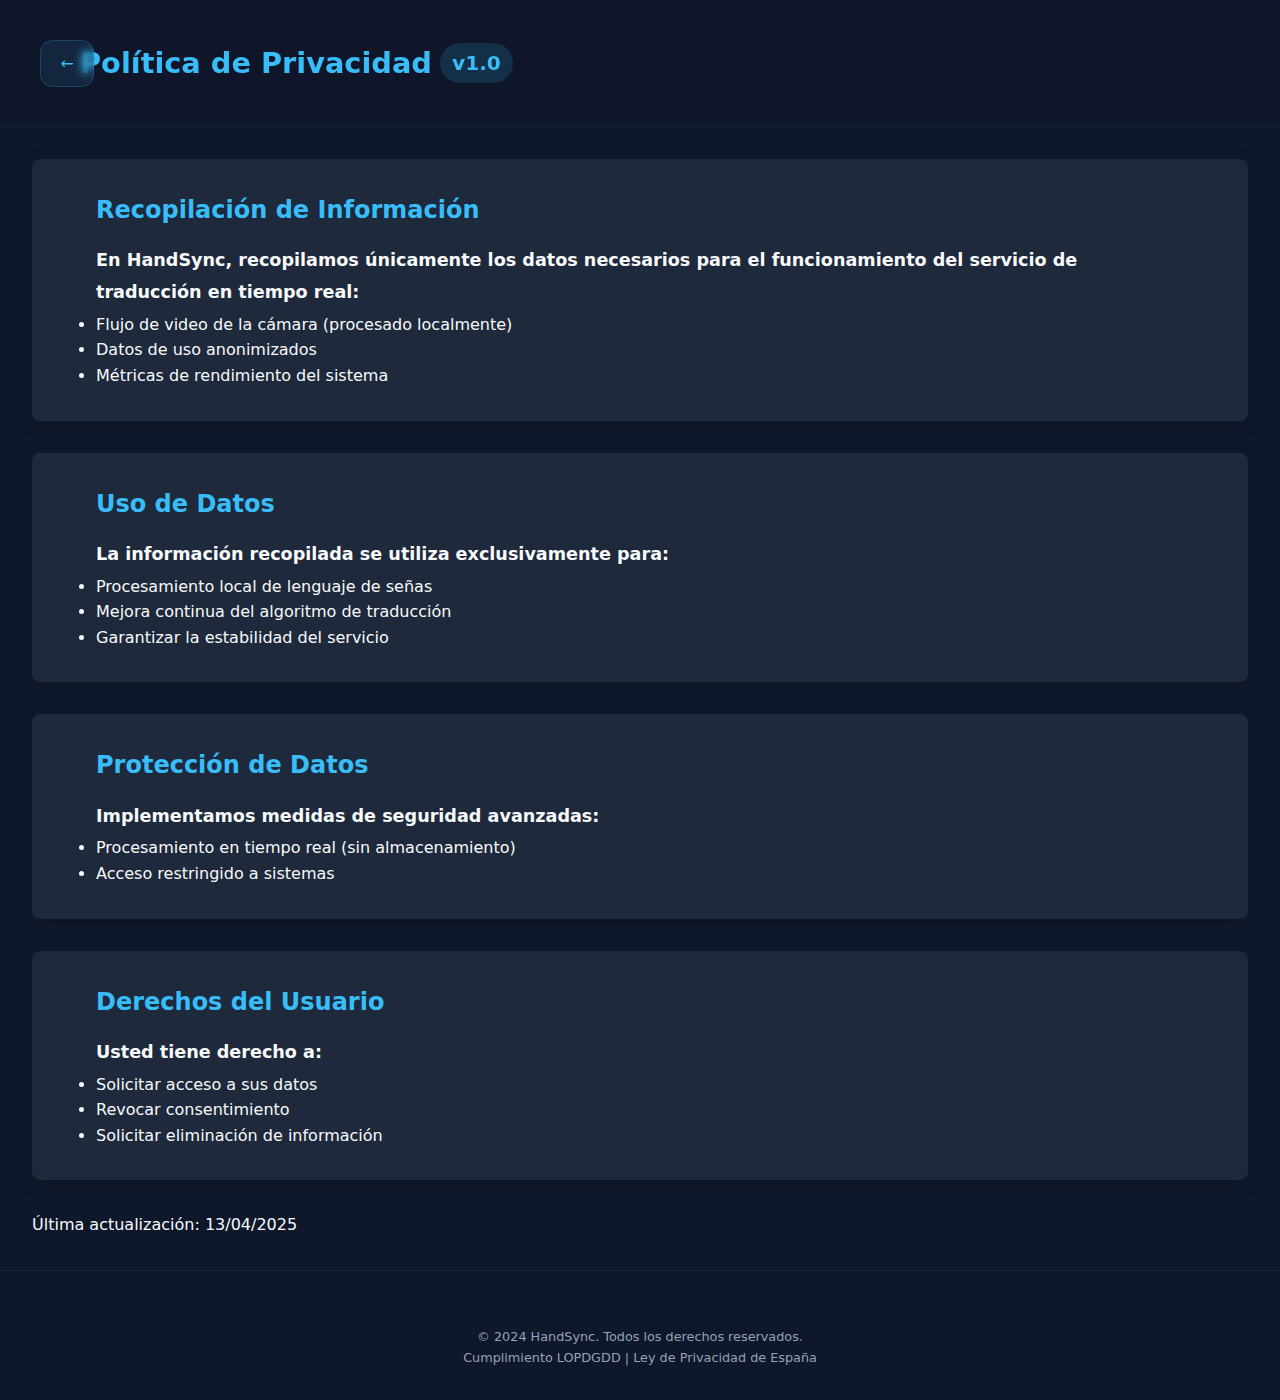
==== Política de privacidad/index.html @ f13749b1 "Add files via upload" ====
<!DOCTYPE html>
<html lang="es">
<head>
    <meta charset="UTF-8">
    <meta name="viewport" content="width=device-width, initial-scale=1.0">
    <title>Política de Privacidad - SignSpeak</title>
    <link rel="stylesheet" href="/Política de privacidad/styles.css">
</head>
<body>
    <header class="main-header">
        <a href="/" class="back-button">
            <span>←</span>
        </a>
        <h1>Política de Privacidad <span class="beta-tag">v1.0</span></h1>
    </header>
    
    <main class="privacy-container">
        <section class="privacy-section">
            <h2 class="privacy-title">Recopilación de Información</h2>
            <p class="privacy-text">En HandSync, recopilamos únicamente los datos necesarios para el funcionamiento del servicio de traducción en tiempo real:</p>
            <ul class="privacy-list">
                <li>Flujo de video de la cámara (procesado localmente)</li>
                <li>Datos de uso anonimizados</li>
                <li>Métricas de rendimiento del sistema</li>
            </ul>
        </section>

        <section class="privacy-section">
            <h2 class="privacy-title">Uso de Datos</h2>
            <p class="privacy-text">La información recopilada se utiliza exclusivamente para:</p>
            <ul class="privacy-list">
                <li>Procesamiento local de lenguaje de señas</li>
                <li>Mejora continua del algoritmo de traducción</li>
                <li>Garantizar la estabilidad del servicio</li>
            </ul>
        </section>

        <section class="privacy-section">
            <h2 class="privacy-title">Protección de Datos</h2>
            <p class="privacy-text">Implementamos medidas de seguridad avanzadas:</p>
            <ul class="privacy-list">
                <li>Procesamiento en tiempo real (sin almacenamiento)</li>
                <li>Acceso restringido a sistemas</li>
            </ul>
        </section>

        <section class="privacy-section">
            <h2 class="privacy-title">Derechos del Usuario</h2>
            <p class="privacy-text">Usted tiene derecho a:</p>
            <ul class="privacy-list">
                <li>Solicitar acceso a sus datos</li>
                <li>Revocar consentimiento</li>
                <li>Solicitar eliminación de información</li>
            </ul>
        </section>

        <div class="privacy-contact">
            <p>Última actualización: 13/04/2025</p>
        </div>
    </main>
    
    <footer class="main-footer">
        <div class="copyright">
            <p>© 2024 HandSync. Todos los derechos reservados.</p>
            <p>Cumplimiento LOPDGDD | Ley de Privacidad de España</p>
        </div>
    </footer>
</body>
</html>
---- Política de privacidad/styles.css ----
:root {
    --primary: #38bdf8;
    --primary-dark: #0ea5e9;
    --background: #0f172a;
    --surface: #1e293b;
    --text-primary: #f8fafc;
    --text-secondary: #94a3b8;
    --success: #34d399;
    --error: #f87171;
  }
  
  * {
    box-sizing: border-box;
    margin: 0;
    padding: 0;
  }
  
  body {
    background: var(--background);
    color: var(--text-primary);
    font-family: 'Inter', system-ui, -apple-system, sans-serif;
    line-height: 1.6;
    min-height: 100vh;
    display: flex;
    flex-direction: column;
  }
  
.back-button {
    position: absolute;
    left: 1.5rem;
    color: var(--primary);
    text-decoration: none;
    align-items: center;
    gap: 0.5rem;
    padding: 0.6rem 1.2rem;
    border-radius: 0.8rem;
    background: rgba(56, 189, 248, 0.1);
    border: 1px solid rgba(56, 189, 248, 0.2);
    transition: all 0.3s ease;
    backdrop-filter: blur(5px);
    margin: 1rem;
}

  .back-button span {
    font-weight: 500;
    }

  .back-button:hover {
    background: rgba(56, 189, 248, 0.2);
    box-shadow: 0 0 15px rgba(56, 189, 248, 0.1);
    }

  .main-header {
    padding: 1.5rem 5%;
    background: rgba(15, 23, 42, 0.8);
    backdrop-filter: blur(10px);
    border-bottom: 1px solid rgba(56, 189, 248, 0.1);
  }
  
  .main-header h1 {
    font-size: 1.8rem;
    color: var(--primary);
    display: flex;
    align-items: center;
    gap: 0.5rem;
  }

  h1{
    margin: 1rem;
  }
  
  .beta-tag {
    font-size: 0.7em;
    background: rgba(56, 189, 248, 0.15);
    color: var(--primary);
    padding: 0.2em 0.6em;
    border-radius: 1em;
  }
  
  h2 {
    font-size: 1.5rem;
    color: var(--text-primary);
    font-weight: 600;
  }
  
  .privacy-section {
    padding: 2rem 5%;
    max-width: 100%;
    margin: 0 auto;
    background: var(--surface);
    border-radius: 8px;
    box-shadow: 0 4px 20px rgba(0, 0, 0, 0.1);
    margin: 2rem;
  }

  .privacy-title {
    font-size: 1.5rem;
    color: var(--primary);
    font-weight: bold;
    margin-bottom: 1rem;
  }

  .privacy-text {
    font-size: 1.1rem;
    font-weight: bold;
    line-height: 1.8;
    margin-bottom: 3px;
  }

  .privacy-contact{
    margin: 2rem;
  }

  .main-footer {
    background: var(--background);
    border-top: 1px solid rgba(56, 189, 248, 0.1);
    padding: 2rem 5%;
    margin-top: auto;
  }
  
  .copyright {
    text-align: center;
    color: var(--text-secondary);
    font-size: 0.8rem;
    padding-top: 1.5rem;
    max-width: 1200px;
    margin: 0 auto;
  }
  
  @keyframes pulse {
    0%, 80%, 100% { transform: scale(0.5); }
    40% { transform: scale(1); }
  }
  
  @media (max-width: 1024px) {
    h2 {
        font-size: 1.3rem;
    }
  }
  
  @media (max-width: 480px) {
    .main-header h1 {
        font-size: 1.5rem;
    }
  }
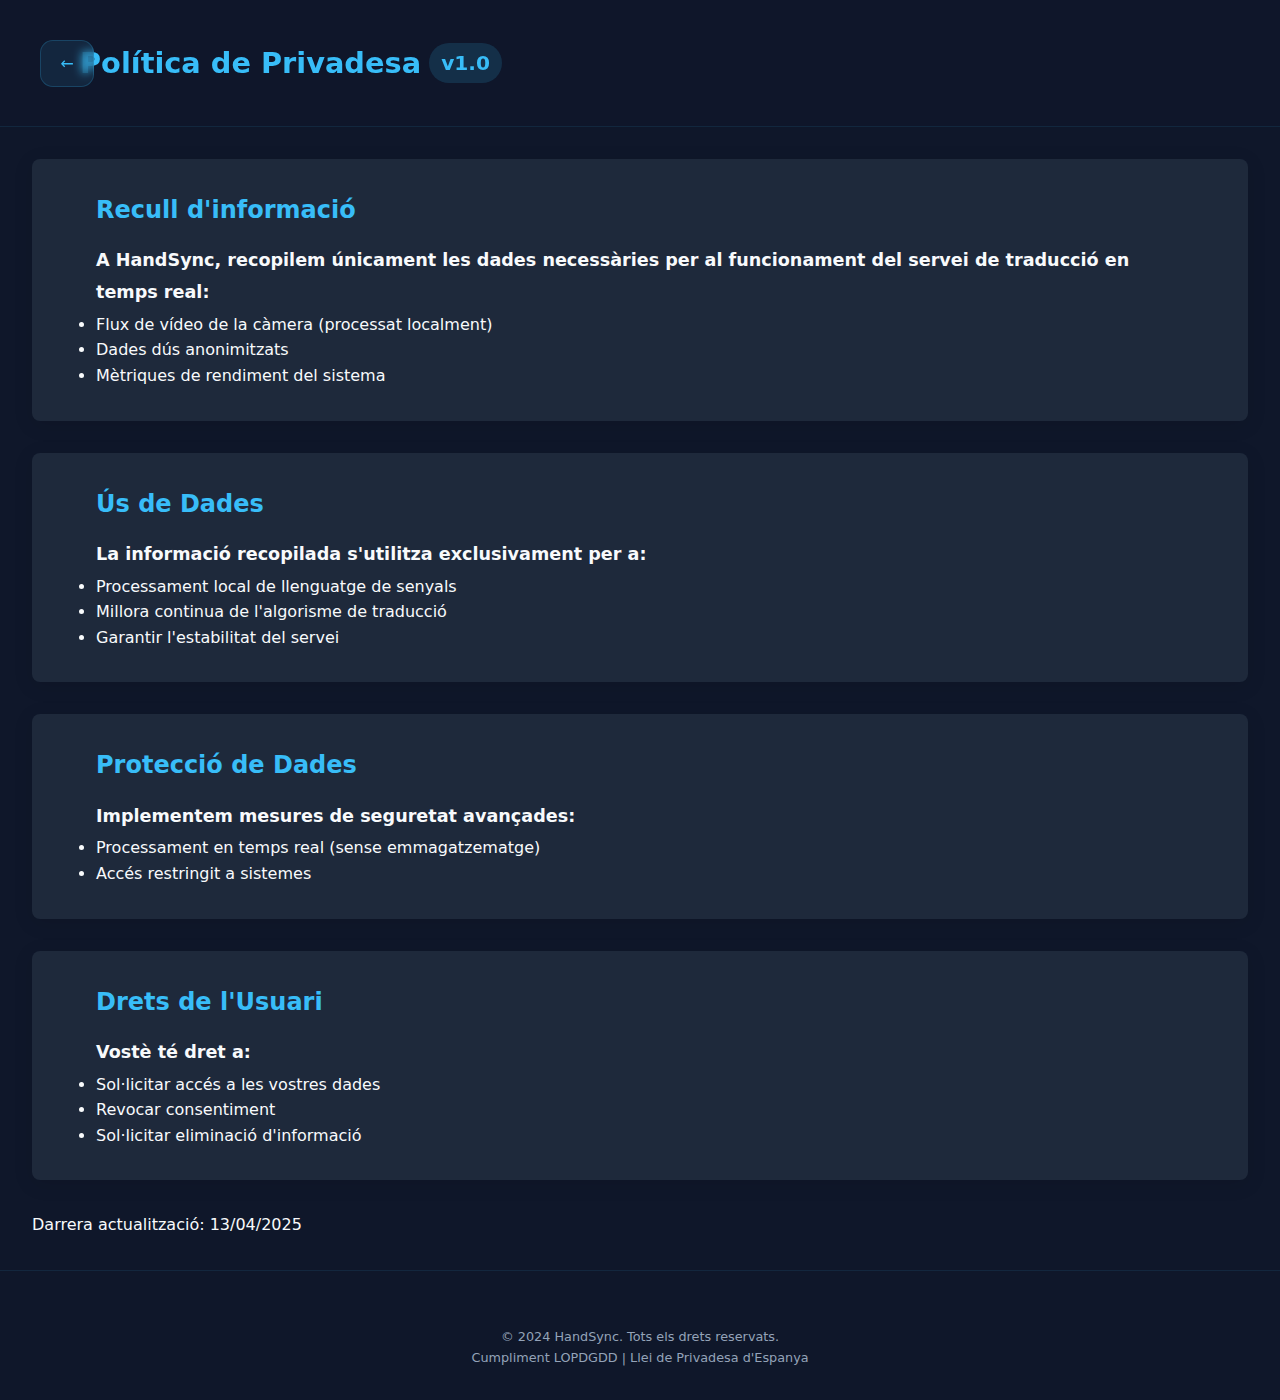
==== commit ae527f0f: "Update index.html" ====
--- a/Política de privacidad/index.html
+++ b/Política de privacidad/index.html
@@ -3,67 +3,67 @@
 <head>
     <meta charset="UTF-8">
     <meta name="viewport" content="width=device-width, initial-scale=1.0">
-    <title>Política de Privacidad - SignSpeak</title>
-    <link rel="stylesheet" href="/Política de privacidad/styles.css">
+    <title>Política de Privadesa - SignSpeak</title>
+    <link rel="stylesheet" href="styles.css">
 </head>
 <body>
     <header class="main-header">
-        <a href="/" class="back-button">
+        <a href="../index.html" class="back-button">
             <span>←</span>
         </a>
-        <h1>Política de Privacidad <span class="beta-tag">v1.0</span></h1>
+        <h1>Política de Privadesa <span class="beta-tag">v1.0</span></h1>
     </header>
     
     <main class="privacy-container">
         <section class="privacy-section">
-            <h2 class="privacy-title">Recopilación de Información</h2>
-            <p class="privacy-text">En HandSync, recopilamos únicamente los datos necesarios para el funcionamiento del servicio de traducción en tiempo real:</p>
+            <h2 class="privacy-title">Recull d'informació</h2>
+            <p class="privacy-text">A HandSync, recopilem únicament les dades necessàries per al funcionament del servei de traducció en temps real:</p>
             <ul class="privacy-list">
-                <li>Flujo de video de la cámara (procesado localmente)</li>
-                <li>Datos de uso anonimizados</li>
-                <li>Métricas de rendimiento del sistema</li>
+                <li>Flux de vídeo de la càmera (processat localment)</li>
+                <li>Dades dús anonimitzats</li>
+                <li>Mètriques de rendiment del sistema</li>
             </ul>
         </section>
 
         <section class="privacy-section">
-            <h2 class="privacy-title">Uso de Datos</h2>
-            <p class="privacy-text">La información recopilada se utiliza exclusivamente para:</p>
+            <h2 class="privacy-title">Ús de Dades</h2>
+            <p class="privacy-text">La informació recopilada s'utilitza exclusivament per a:</p>
             <ul class="privacy-list">
-                <li>Procesamiento local de lenguaje de señas</li>
-                <li>Mejora continua del algoritmo de traducción</li>
-                <li>Garantizar la estabilidad del servicio</li>
+                <li>Processament local de llenguatge de senyals</li>
+                <li>Millora continua de l'algorisme de traducció</li>
+                <li>Garantir l'estabilitat del servei</li>
             </ul>
         </section>
 
         <section class="privacy-section">
-            <h2 class="privacy-title">Protección de Datos</h2>
-            <p class="privacy-text">Implementamos medidas de seguridad avanzadas:</p>
+            <h2 class="privacy-title">Protecció de Dades</h2>
+            <p class="privacy-text">Implementem mesures de seguretat avançades:</p>
             <ul class="privacy-list">
-                <li>Procesamiento en tiempo real (sin almacenamiento)</li>
-                <li>Acceso restringido a sistemas</li>
+                <li>Processament en temps real (sense emmagatzematge)</li>
+                <li>Accés restringit a sistemes</li>
             </ul>
         </section>
 
         <section class="privacy-section">
-            <h2 class="privacy-title">Derechos del Usuario</h2>
-            <p class="privacy-text">Usted tiene derecho a:</p>
+            <h2 class="privacy-title">Drets de l'Usuari</h2>
+            <p class="privacy-text">Vostè té dret a:</p>
             <ul class="privacy-list">
-                <li>Solicitar acceso a sus datos</li>
-                <li>Revocar consentimiento</li>
-                <li>Solicitar eliminación de información</li>
+                <li>Sol·licitar accés a les vostres dades</li>
+                <li>Revocar consentiment</li>
+                <li>Sol·licitar eliminació d'informació</li>
             </ul>
         </section>
 
         <div class="privacy-contact">
-            <p>Última actualización: 13/04/2025</p>
+            <p>Darrera actualització: 13/04/2025</p>
         </div>
     </main>
     
     <footer class="main-footer">
         <div class="copyright">
-            <p>© 2024 HandSync. Todos los derechos reservados.</p>
-            <p>Cumplimiento LOPDGDD | Ley de Privacidad de España</p>
+            <p>© 2024 HandSync. Tots els drets reservats.</p>
+            <p>Cumpliment LOPDGDD | Llei de Privadesa d'Espanya</p>
         </div>
     </footer>
 </body>
-</html>+</html>
